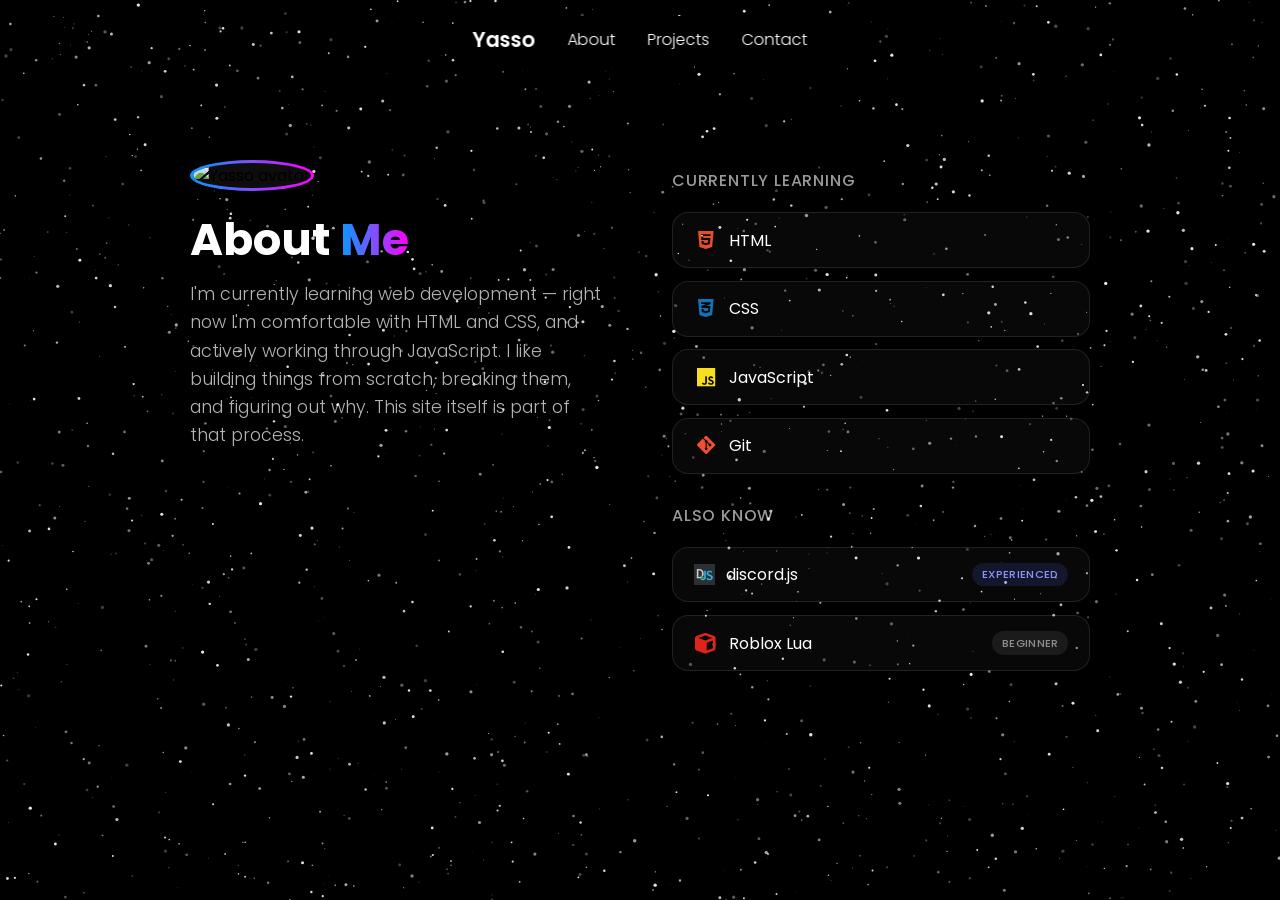
==== about.html @ 10c6780c "Add files via upload" ====
<!DOCTYPE html>
<html lang="en">
<head>
    <meta charset="UTF-8">
    <meta name="viewport" content="width=device-width, initial-scale=1.0">
    <title>About | Yasso</title>
    <link rel="stylesheet" href="style.css">
    <link rel="stylesheet" href="https://cdnjs.cloudflare.com/ajax/libs/font-awesome/6.6.0/css/all.min.css">
    <link rel="preconnect" href="https://fonts.googleapis.com">
    <link rel="preconnect" href="https://fonts.gstatic.com" crossorigin>
    <link href="https://fonts.googleapis.com/css2?family=Poppins:wght@300;400;500;600;700&display=swap" rel="stylesheet">
</head>
<body>

    <header class="header">
        <a href="index.html" class="logo"><span>Yasso</span></a>

        <ul class="nav-links">
            <li><a href="about.html">About</a></li>
            <li><a href="projects.html">Projects</a></li>
            <li><a href="contact.html">Contact</a></li>
        </ul>

        <i class="fa-solid fa-bars" id="menu-icon"></i>
    </header>

    <section class="page-content about-page">
        <div class="page-content-inner about-inner">
            <div class="about-left">
                <img id="about-avatar" class="about-avatar" src="https://cdn.discordapp.com/embed/avatars/0.png" alt="Yasso avatar">
                <h1>About <span class="highlight">Me</span></h1>
                <p>I'm currently learning web development — right now I'm comfortable with HTML and CSS, and actively working through JavaScript. I like building things from scratch, breaking them, and figuring out why. This site itself is part of that process.</p>
            </div>

            <div class="about-right">
                <h2>Currently Learning</h2>
                <div class="skills-list">
                    <span class="skill-tag"><i class="fa-brands fa-html5"></i> HTML</span>
                    <span class="skill-tag"><i class="fa-brands fa-css3-alt"></i> CSS</span>
                    <span class="skill-tag"><i class="fa-brands fa-js"></i> JavaScript</span>
                    <span class="skill-tag"><i class="fa-brands fa-git-alt"></i> Git</span>
                </div>

                <h2 class="skills-heading-spaced">Also Know</h2>
                <div class="skills-list">
                    <span class="skill-tag"><img src="discordjs-icon.png" class="skill-icon-img" alt="discord.js logo"> discord.js <span class="skill-level skill-level-solid">Experienced</span></span>
                    <span class="skill-tag"><i class="fa-solid fa-cube"></i> Roblox Lua <span class="skill-level skill-level-beginner">Beginner</span></span>
                </div>
            </div>
        </div>
    </section>

    <script src="script.js"></script>
</body>
</html>
---- style.css ----
*{
    margin: 0;
    padding: 0;
    box-sizing: border-box;
    font-family: 'Poppins';
    text-decoration: none;
    scroll-behavior: smooth;
    list-style: none;

}

header{
    position: fixed;
    top: 1rem;
    left: 50%;
    transform: translateX(-50%);
    display: flex;
    align-items: center;
    justify-content: center;
    gap: 2rem;
    background-color: rgb(0, 0, 0);
    backdrop-filter: blur(8px);
    color: white;
    padding: 0.5rem 1.5rem;
    border-radius: 3rem;
    z-index: 1000;
}
.logo{
    color: white;
    font-size: 1.3rem;
    font-weight: 600;
    text-wrap: nowrap;
    transition: 0.3s ease-in-out;
}
.logo:hover{
    transform: scale(1.1);

}
.nav-links{
    display: flex;
    gap: 2rem;
}
li a{
    position: relative;
    color: white;
    font-weight: 300;

}
li a::before{
    position: absolute;
    content: '';
    width: 0;
    left: 0;
    height: 5px;
    top: 25px;
    border-radius: 1rem;
    transition: 0.3s ease-in-out;
    background: linear-gradient(to right,rgb(0, 157, 255), rgb(255,0,255));
}
li a:hover::before{
    width: 100%;

}
.visit-btn{
    padding: 0.9rem 2rem;
    border-radius: 3rem;
    border: 1px solid rgba(0, 0, 0, 0.3);
    color: rgb(0, 0, 0);
    font-weight: 500;
    transition: 0.3s ease-in-out;
}
.visit-btn:hover{
    transform: scale(1.05);
    box-shadow: 0 6px 25px rgba(255, 0, 255, 0.5);
}
#menu-icon{
    font-size: 2rem;
    display: none;
}

body{
    background-color: #000000; 
    overflow-x: hidden;
}

.wave-container{
    position: fixed;
    bottom: 0;
    left: 0;
    width: 100%;
    height: 60vh; 
    z-index: -1; 
    pointer-events: auto; 
}

#wave-canvas{
    display: block;
    width: 100%;
    height: 100%;
}

.hero{
    height: 75vh;
    display: flex;
    align-items: center;
    justify-content: center;
    text-align: center;
    padding: 10rem 6rem 10rem; 
    width: 100%;
    box-sizing: border-box;
}

.hero-content{
    opacity: 0;
    transform: translateY(40px);
    animation: fadeInUp 0.8s ease-out forwards;
    animation-delay: 0.2s;
}

.hero-content h1{
    font-size: 4rem;
    font-weight: 700;
    color: white;
    margin-bottom: 1rem;
    line-height: 1.1;
}

.highlight{
    background: linear-gradient(to right, rgb(0, 157, 255), rgb(255, 0, 255));
    -webkit-background-clip: text;
    -webkit-text-fill-color: transparent;
    background-clip: text;
}

.hero-content p{
    font-size: 1.3rem;
    color: rgba(255, 255, 255, 0.7);
    margin-bottom: 2.5rem;
    font-weight: 300;
}

.hero-buttons{
    display: flex;
    gap: 1.5rem;
    justify-content: center;
}

.btn-primary{
    padding: 0.9rem 2rem;
    border-radius: 3rem;
    border: 1px solid rgba(255, 255, 255, 0.3);
    color: white;
    font-weight: 500;
    transition: 0.3s ease-in-out;
}

.btn-primary:hover{
    transform: scale(1.05);
    box-shadow: 0 6px 25px rgba(255, 0, 255, 0.5);
}

.btn-secondary{
    padding: 0.9rem 2rem;
    border-radius: 3rem;
    border: 1px solid rgba(255, 255, 255, 0.3);
    color: white;
    font-weight: 500;
    transition: 0.3s ease-in-out;
}

.btn-secondary:hover{
    transform: scale(1.05);
    box-shadow: 0 6px 25px rgba(255, 0, 255, 0.5);
}

@keyframes fadeInUp{
    to{
        opacity: 1;
        transform: translateY(0);
    }
}

.btn-primary, .btn-secondary{
    white-space: nowrap;
}

.page-content{
    min-height: 100vh;
    display: flex;
    align-items: center;
    justify-content: center;
    text-align: center;
    padding: 6rem 2rem;
}

.page-content-inner h1{
    font-size: 3.5rem;
    font-weight: 700;
    color: white;
    margin-bottom: 1rem;
}

.page-content-inner p{
    font-size: 1.2rem;
    color: rgba(255, 255, 255, 0.7);
    font-weight: 300;
    max-width: 600px;
    margin: 0 auto;
}

.discord-card{
    background: rgba(255, 255, 255, 0.05);
    border: 1px solid rgba(255, 255, 255, 0.1);
    border-radius: 1.5rem;
    padding: 1.5rem 2rem;
    max-width: 380px;
    margin: 2.5rem auto 0;
    text-align: left;
}

.discord-header{
    display: flex;
    align-items: center;
    gap: 1rem;
}

.avatar-wrapper{
    position: relative;
    flex-shrink: 0;
}

.discord-avatar{
    width: 56px;
    height: 56px;
    border-radius: 50%;
    display: block;
}

.status-dot{
    position: absolute;
    bottom: -2px;
    right: -2px;
    width: 16px;
    height: 16px;
    border-radius: 50%;
    border: 3px solid #0d0d0d;
}

.discord-username{
    color: white;
    font-weight: 600;
    font-size: 1.1rem;
}

.discord-tag{
    color: rgba(255, 255, 255, 0.5);
    font-size: 0.9rem;
    font-weight: 300;
}

.discord-activity{
    display: flex;
    align-items: center;
    gap: 0.8rem;
    margin-top: 1rem;
    padding-top: 1rem;
    border-top: 1px solid rgba(255, 255, 255, 0.1);
}

.activity-icon{
    width: 40px;
    height: 40px;
    border-radius: 0.5rem;
}

.activity-name{
    color: white;
    font-weight: 500;
    font-size: 0.95rem;
}

.activity-details{
    color: rgba(255, 255, 255, 0.6);
    font-size: 0.85rem;
    font-weight: 300;
}

.social-links{
    display: flex;
    gap: 1.5rem;
    justify-content: center;
    margin-top: 2rem;
}

.social-links a{
    color: white;
    font-size: 1.6rem;
    transition: 0.3s ease-in-out;
}

.social-links a:hover{
    color: transparent;
    background: linear-gradient(to right, rgb(0, 157, 255), rgb(255, 0, 255));
    -webkit-background-clip: text;
    background-clip: text;
    transform: scale(1.1);
}

.about-page{
    padding-top: 10rem;
    align-items: flex-start;
}

.about-inner{
    max-width: 900px;
    display: flex;
    gap: 4rem;
    text-align: left;
    align-items: flex-start;
}

.about-left{
    flex: 1;
    min-width: 280px;
}

.about-right{
    flex: 1;
    min-width: 220px;
    padding-top: 0.5rem;
}

.about-avatar{
    width: 90px;
    height: 90px;
    border-radius: 50%;
    border: 3px solid transparent;
    background: linear-gradient(#0d0d0d, #0d0d0d) padding-box,
                linear-gradient(to right, rgb(0, 157, 255), rgb(255, 0, 255)) border-box;
    margin-bottom: 1.5rem;
}

.about-left h1{
    font-size: 2.8rem;
    font-weight: 700;
    color: white;
    margin-bottom: 1rem;
    line-height: 1.1;
}

.about-left p{
    font-size: 1.1rem;
    color: rgba(255, 255, 255, 0.7);
    font-weight: 300;
    line-height: 1.6;
}

.about-right h2{
    color: white;
    font-size: 1rem;
    font-weight: 500;
    text-transform: uppercase;
    letter-spacing: 0.05em;
    margin-bottom: 1.2rem;
    opacity: 0.6;
}

.skills-list{
    display: flex;
    flex-direction: column;
    gap: 0.8rem;
}

.skill-tag{
    display: flex;
    align-items: center;
    gap: 0.7rem;
    padding: 0.9rem 1.3rem;
    border-radius: 1rem;
    border: 1px solid rgba(255, 255, 255, 0.1);
    background: rgba(255, 255, 255, 0.03);
    color: white;
    font-size: 1rem;
    font-weight: 400;
    transition: 0.3s ease-in-out;
    opacity: 0;
    transform: translateX(15px);
    animation: fadeInRight 0.6s ease-out forwards;
}

.skill-tag:nth-child(1){ animation-delay: 0.1s; }
.skill-tag:nth-child(2){ animation-delay: 0.2s; }
.skill-tag:nth-child(3){ animation-delay: 0.3s; }
.skill-tag:nth-child(4){ animation-delay: 0.4s; }

.skill-tag:hover{
    border-color: transparent;
    background: linear-gradient(to right, rgba(0, 157, 255, 0.15), rgba(255, 0, 255, 0.15));
    transform: translateX(15px) scale(1.03);
}

.skill-tag i{
    font-size: 1.3rem;
    width: 1.5rem;
    text-align: center;
}

.skill-icon-img{
    width: 1.3rem;
    height: 1.3rem;
    object-fit: contain;
    flex-shrink: 0;
}

.skill-tag .fa-html5{ color: #e34f26; }
.skill-tag .fa-css3-alt{ color: #1572b6; }
.skill-tag .fa-js{ color: #f7df1e; }
.skill-tag .fa-git-alt{ color: #f05032; }
.skill-tag .fa-discord{ color: #5865f2; }
.skill-tag .fa-cube{ color: #e2231a; }

.skills-heading-spaced{
    margin-top: 1.8rem;
}

.skill-level{
    margin-left: auto;
    padding: 0.2rem 0.6rem;
    border-radius: 1rem;
    font-size: 0.7rem;
    font-weight: 500;
    text-transform: uppercase;
    letter-spacing: 0.03em;
    white-space: nowrap;
}

.skill-level-solid{
    background: rgba(88, 101, 242, 0.15);
    color: #8b95f5;
}

.skill-level-beginner{
    background: rgba(255, 255, 255, 0.08);
    color: rgba(255, 255, 255, 0.5);
}

@keyframes fadeInRight{
    to{
        opacity: 1;
        transform: translateX(0);
    }
}

@media (max-width: 700px){
    .about-inner{
        flex-direction: column;
        gap: 2.5rem;
    }
}

#star-canvas{
    position: fixed;
    top: 0;
    left: 0;
    width: 100%;
    height: 100%;
    z-index: -2;
    pointer-events: none;
    display: block;
}
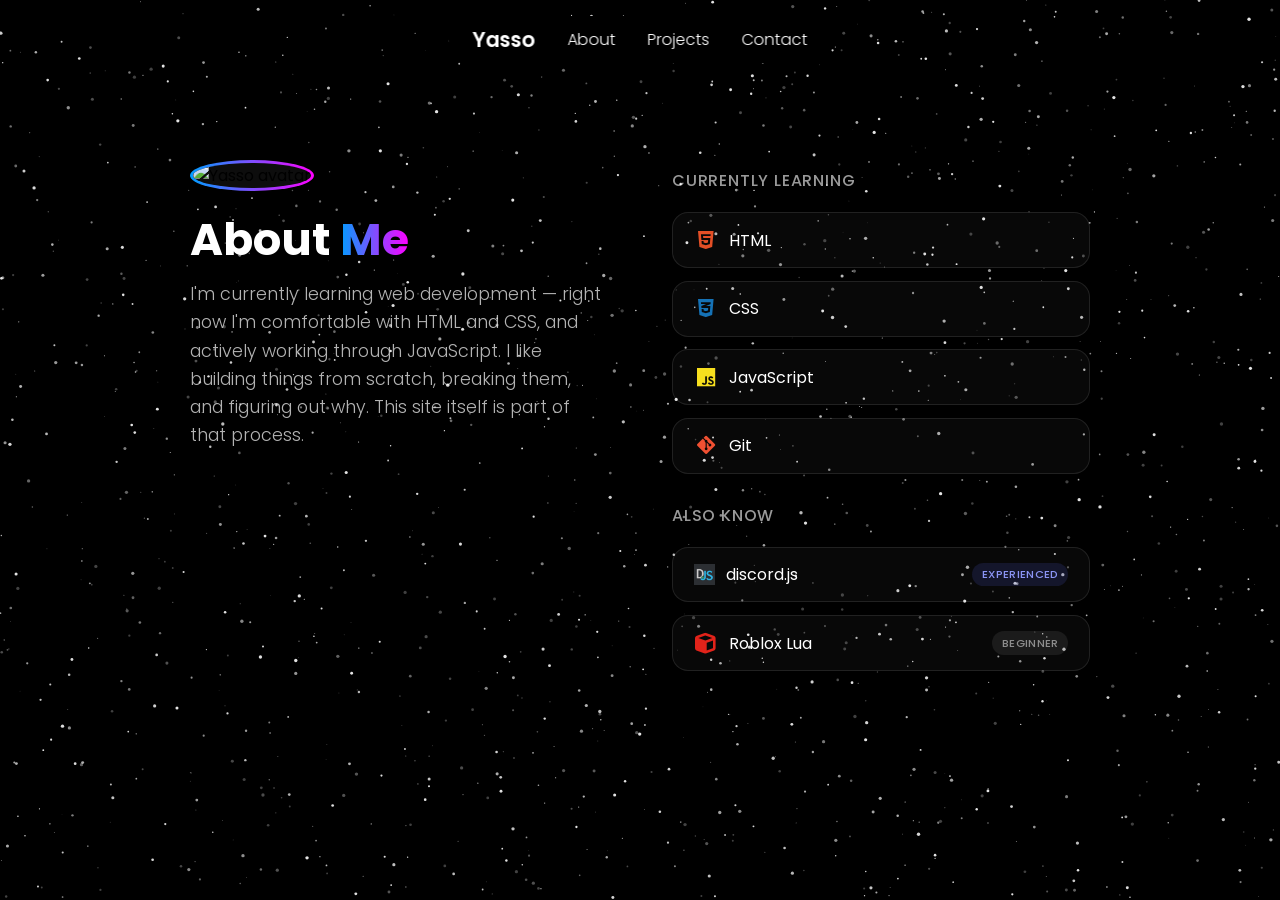
==== commit 3d3ceddb: "Update about.html" ====
--- a/about.html
+++ b/about.html
@@ -1,6 +1,9 @@
 <!DOCTYPE html>
 <html lang="en">
 <head>
+    <meta property="og:title" content="Yasso's Portfolio">
+    <meta property="og:description" content="Check out my website!">
+    <meta property="og:url" content="https://yassogaming.github.io/website-test/">    
     <meta charset="UTF-8">
     <meta name="viewport" content="width=device-width, initial-scale=1.0">
     <title>About | Yasso</title>
@@ -52,4 +55,4 @@
 
     <script src="script.js"></script>
 </body>
-</html>+</html>
